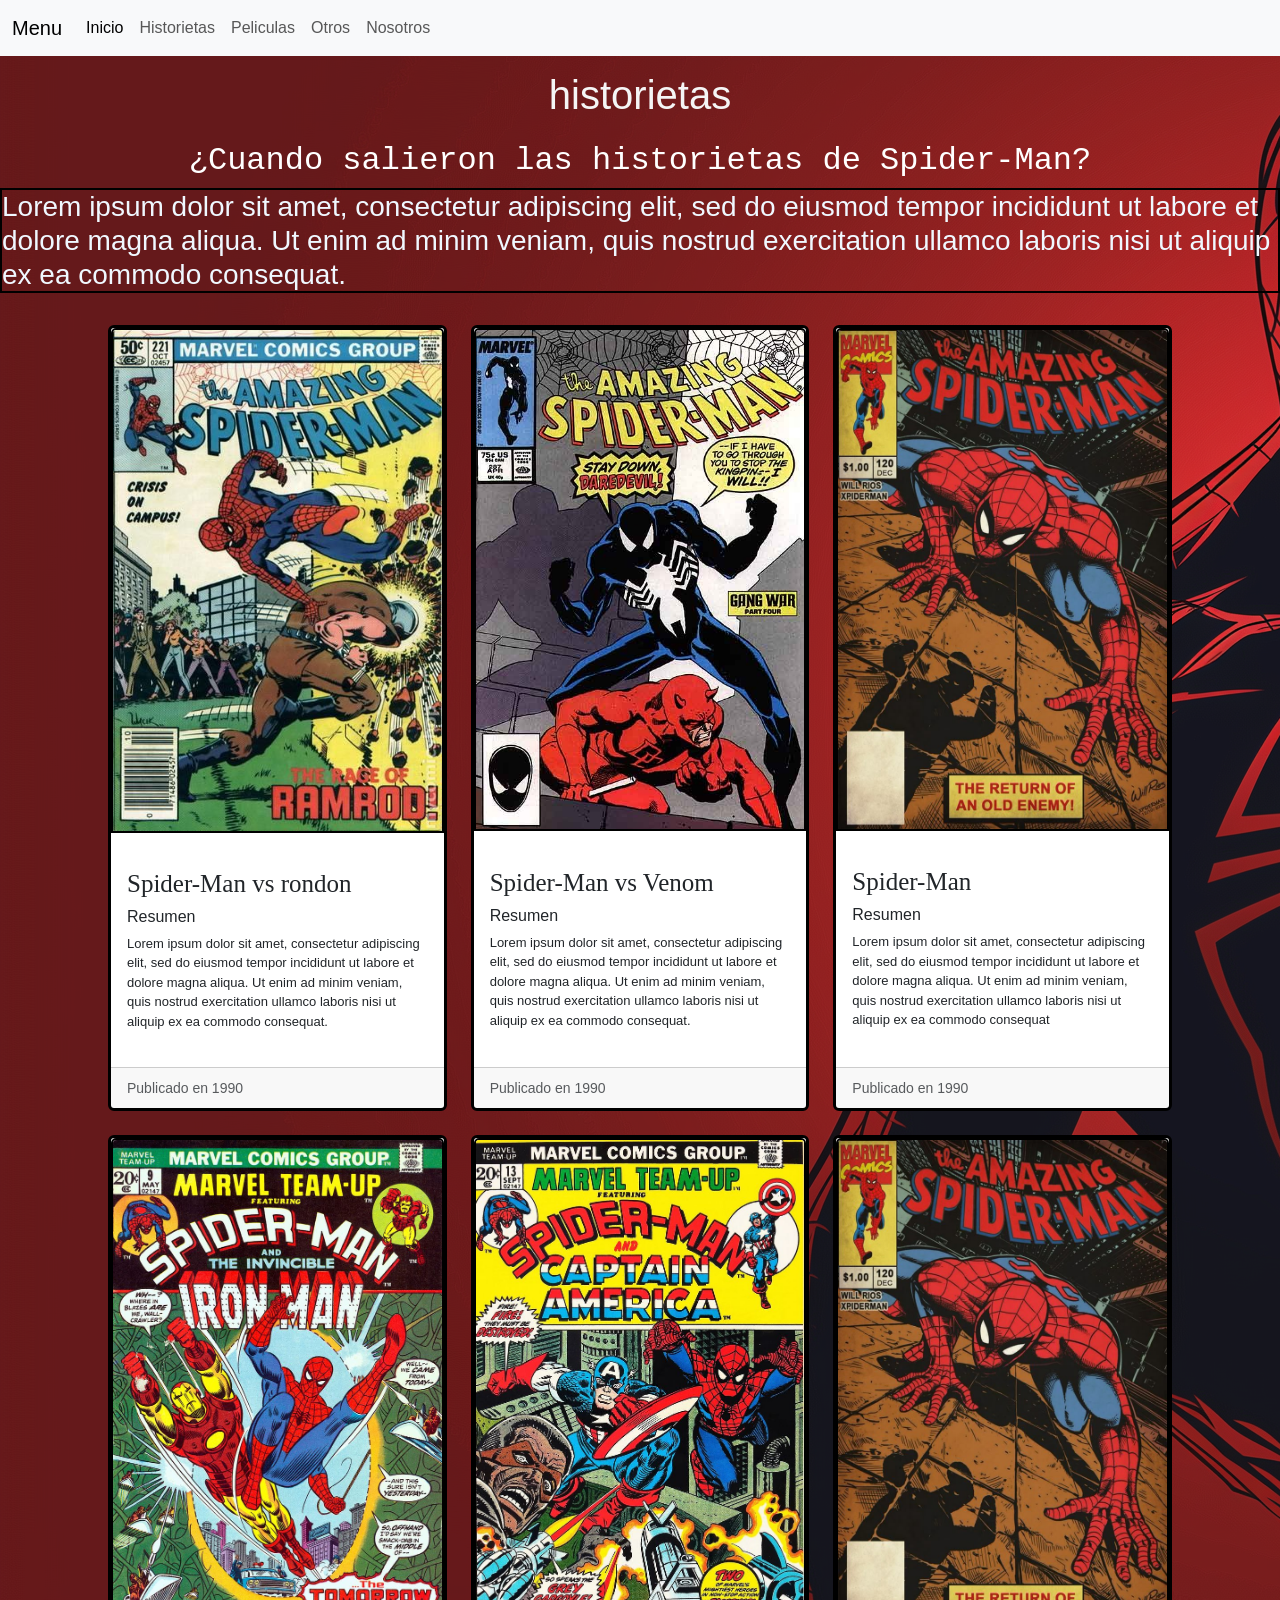
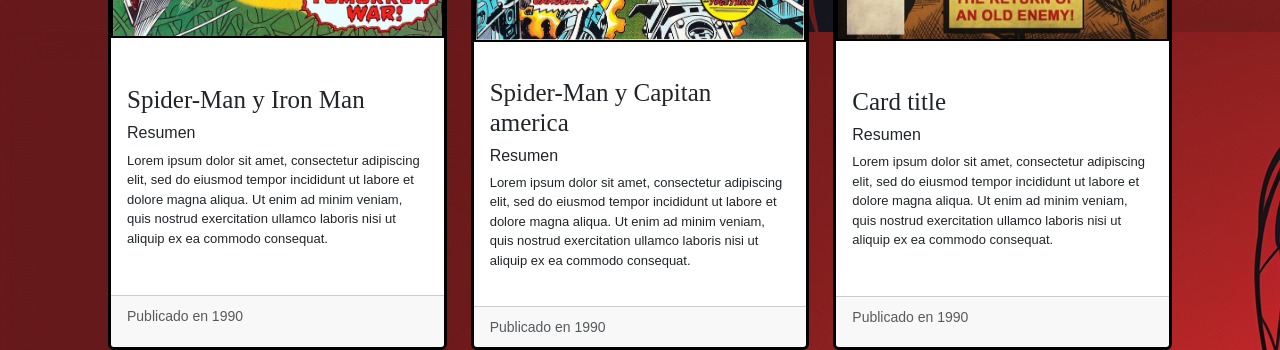
==== pages/historietas.html @ 8c96453d "first commit" ====
<!DOCTYPE html>
<html lang="en">
<head>
    <meta charset="UTF-8">
    <meta name="viewport" content="width=device-width, initial-scale=1.0">
    <title>Historietas</title>
    <link href="https://cdn.jsdelivr.net/npm/bootstrap@5.3.8/dist/css/bootstrap.min.css" rel="stylesheet" integrity="sha384-sRIl4kxILFvY47J16cr9ZwB07vP4J8+LH7qKQnuqkuIAvNWLzeN8tE5YBujZqJLB" crossorigin="anonymous">
    <link rel="stylesheet" href="../style.css">

</head>
<body>

    <header>
        
        <nav class="navbar navbar-expand-lg bg-body-tertiary">
  <div class="container-fluid">
    <a class="navbar-brand" href="#">Menu</a>
    <button class="navbar-toggler" type="button" data-bs-toggle="collapse" data-bs-target="#navbarNavAltMarkup" aria-controls="navbarNavAltMarkup" aria-expanded="false" aria-label="Toggle navigation">
      <span class="navbar-toggler-icon"></span>
    </button>
    <div class="collapse navbar-collapse" id="navbarNavAltMarkup">
      <div class="navbar-nav">
        <a class="nav-link active" aria-current="page" href="../index.html">Inicio</a>
        <a class="nav-link" href="#">Historietas</a>
        <a class="nav-link" href="./peliculas.html">Peliculas</a>
        <a class="nav-link" href="../pages/otros.html">Otros</a>
        <a class="nav-link" href="../pages/nosotros.html">Nosotros</a>
      </div>
    </div>
  </div>
</nav>

    </header>

    <main>
          <h1 class="titulo-secundario">historietas</h1>

          <h2 class="texto-pregunta">¿Cuando salieron las historietas de Spider-Man?</h2>

          <h3 class="texto-respuesta">Lorem ipsum dolor sit amet, consectetur adipiscing elit, sed do eiusmod tempor incididunt ut labore et dolore magna aliqua. Ut enim ad minim veniam, quis nostrud exercitation ullamco laboris nisi ut aliquip ex ea commodo consequat.</h3>

        <div class="row row-cols-1 row-cols-md-3 g-4 contenedor">

  <div class="col">
    <div class="card h-100 ajuste-card">
      <img src="../img/hombrearaña.jpg" class="card-img-top ajustar-imagen" alt="...">
      <div class="card-body">
        <h5 class="card-title">Spider-Man vs rondon</h5>
        <h6>Resumen</h6>
        <p class="card-text">Lorem ipsum dolor sit amet, consectetur adipiscing elit, sed do eiusmod tempor incididunt ut labore et dolore magna aliqua. Ut enim ad minim veniam, quis nostrud exercitation ullamco laboris nisi ut aliquip ex ea commodo consequat.</p>
      </div>
      <div class="card-footer">
        <small class="text-body-secondary">Publicado en 1990</small>
      </div>
    </div>
  </div>
  <div class="col">
    <div class="card h-100 ajuste-card">
      <img src="../img/hombrearañana2.jpg" class="card-img-top ajustar-imagen" alt="...">
      <div class="card-body">
        <h5 class="card-title">Spider-Man vs Venom</h5>
        <h6>Resumen</h6>
        <p class="card-text">Lorem ipsum dolor sit amet, consectetur adipiscing elit, sed do eiusmod tempor incididunt ut labore et dolore magna aliqua. Ut enim ad minim veniam, quis nostrud exercitation ullamco laboris nisi ut aliquip ex ea commodo consequat.</p>
      </div>
      <div class="card-footer">
        <small class="text-body-secondary">Publicado en 1990</small>
      </div>
    </div>
  </div>
  <div class="col">
    <div class="card h-100 ajuste-card">
      <img src="../img/hombrearaña3.jpg" class="card-img-top ajustar-imagen" alt="...">
      <div class="card-body">
        <h5 class="card-title">Spider-Man</h5>
        <h6>Resumen</h6>
        <p class="card-text">Lorem ipsum dolor sit amet, consectetur adipiscing elit, sed do eiusmod tempor incididunt ut labore et dolore magna aliqua. Ut enim ad minim veniam, quis nostrud exercitation ullamco laboris nisi ut aliquip ex ea commodo consequat</p>
      </div>
      <div class="card-footer">
        <small class="text-body-secondary">Publicado en 1990</small>
      </div>
    </div>
  </div>
  <div class="col">
    <div class="card h-100 ajuste-card">
      <img src="../img/hombrearaña4.jpg" class="card-img-top ajustar-imagen" alt="...">
      <div class="card-body">
        <h5 class="card-title">Spider-Man y Iron Man</h5>
        <h6>Resumen</h6>
        <p class="card-text">Lorem ipsum dolor sit amet, consectetur adipiscing elit, sed do eiusmod tempor incididunt ut labore et dolore magna aliqua. Ut enim ad minim veniam, quis nostrud exercitation ullamco laboris nisi ut aliquip ex ea commodo consequat.</p>
      </div>
      <div class="card-footer">
        <small class="text-body-secondary">Publicado en 1990</small>
      </div>
    </div>
  </div>
  <div class="col">
    <div class="card h-100 ajuste-card">
      <img src="../img/hombrearaña5.jpg" class="card-img-top ajustar-imagen" alt="...">
      <div class="card-body">
        <h5 class="card-title">Spider-Man y Capitan america</h5>
        <h6>Resumen</h6>
        <p class="card-text">Lorem ipsum dolor sit amet, consectetur adipiscing elit, sed do eiusmod tempor incididunt ut labore et dolore magna aliqua. Ut enim ad minim veniam, quis nostrud exercitation ullamco laboris nisi ut aliquip ex ea commodo consequat.</p>
      </div>
      <div class="card-footer">
        <small class="text-body-secondary">Publicado en 1990</small>
      </div>
    </div>
  </div>
  <div class="col">
    <div class="card h-100 ajuste-card">
      <img src="../img/hombrearaña3.jpg" class="card-img-top ajustar-imagen" alt="...">
      <div class="card-body">
        <h5 class="card-title">Card title</h5>
        <h6>Resumen</h6>
        <p class="card-text">Lorem ipsum dolor sit amet, consectetur adipiscing elit, sed do eiusmod tempor incididunt ut labore et dolore magna aliqua. Ut enim ad minim veniam, quis nostrud exercitation ullamco laboris nisi ut aliquip ex ea commodo consequat.</p>
      </div>
      <div class="card-footer">
        <small class="text-body-secondary">Publicado en 1990</small>
      </div>
    </div>
  </div>
</div>
    </main>


    <footer>

    </footer>

    <script src="https://cdn.jsdelivr.net/npm/bootstrap@5.3.8/dist/js/bootstrap.bundle.min.js" integrity="sha384-FKyoEForCGlyvwx9Hj09JcYn3nv7wiPVlz7YYwJrWVcXK/BmnVDxM+D2scQbITxI" crossorigin="anonymous"></script>
    
</body>
</html>
---- style.css ----
*{
    margin: 0;
    padding: 0;
    box-sizing: border-box;

}

body{
    font-family: 'Lucida Sans', 'Lucida Sans Regular', 'Lucida Grande', 'Lucida Sans Unicode', Geneva, Verdana, sans-serif;
    background-image: url(fondo4.jpg);
    }
.container-fluid{
        
    font-family: Verdana, Geneva, Tahoma, sans-serif;

}

.titulo-secundario{
    color: whitesmoke;
    font-size: 40px;
    padding: 15px;
    text-align: center;
    text-shadow: 4px;
}

.card-title{

    font-family: Georgia, 'Times New Roman', Times, serif;
    font-size: 25px;
}

.card-text{

    font-size: 13px;
}

.card-text1{

    font-size: 15px;
}

.ajuste-card{
    display: grid;
    gap: 20px;

    max-width: 1000px;
    margin: auto;
    width: 100%;

    border: solid 3px black;
}

.ajustar-imagen{
    border: solid 2px black;
}

.contenedor{
    width: 85%;
    max-width: 20px auto;
     margin: 0 auto;
}

.texto-pregunta{
    color: white;
    font-family: 'Courier New', Courier, monospace;
    text-align: center;
}

.texto-respuesta{
    color: aliceblue;
    border: solid 2px black
    
}
.contenedor-inicio{
    width: 85%;
     max-width: 20px auto;
     margin: 0 auto;
}



.peli-imagenes{
    height: 40vh;
    object-fit: cover;
    margin: 0 auto;
}

@media ( max-width ){

    .peli-imagenes{ 
    height: 30vh;

}
}

.tops{
    color: aliceblue;
    font-family: 'Gill Sans', 'Gill Sans MT', Calibri, 'Trebuchet MS', sans-serif;
    font-style: normal;
    margin: 0 auto;
}
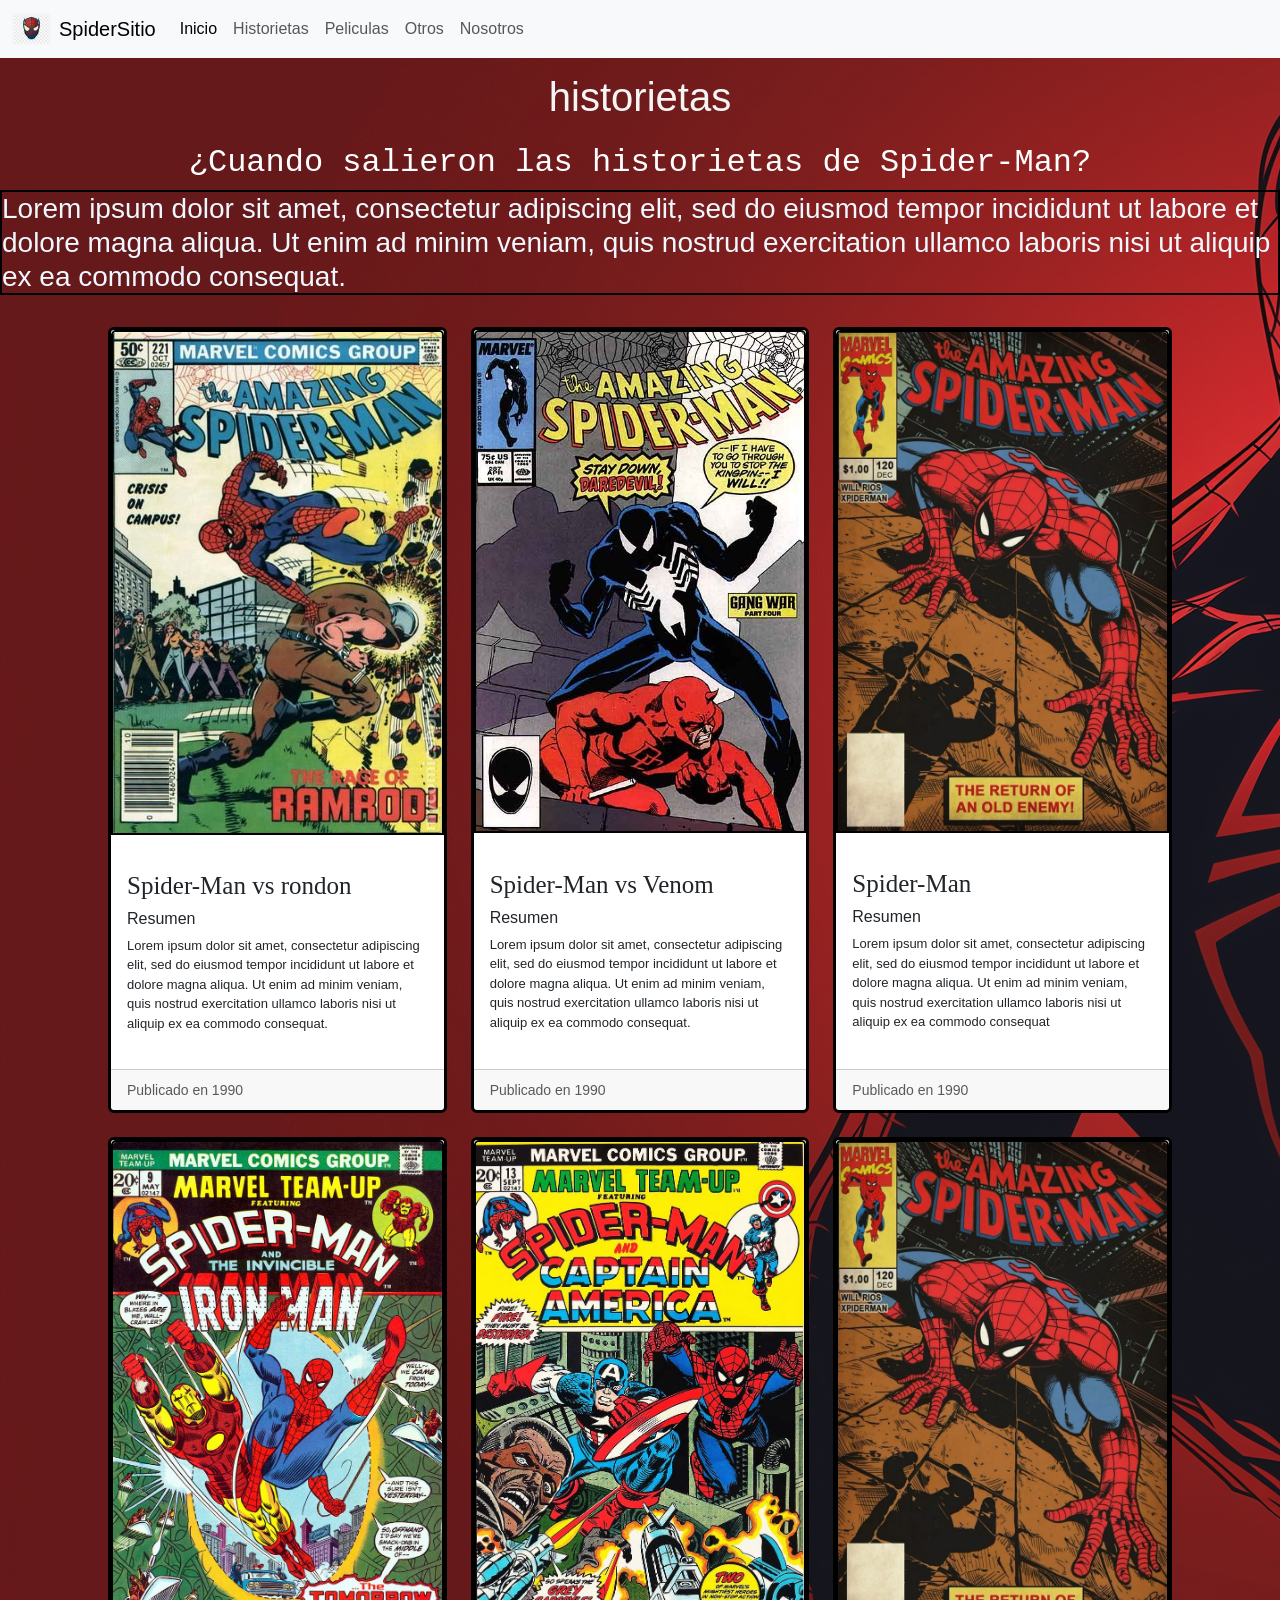
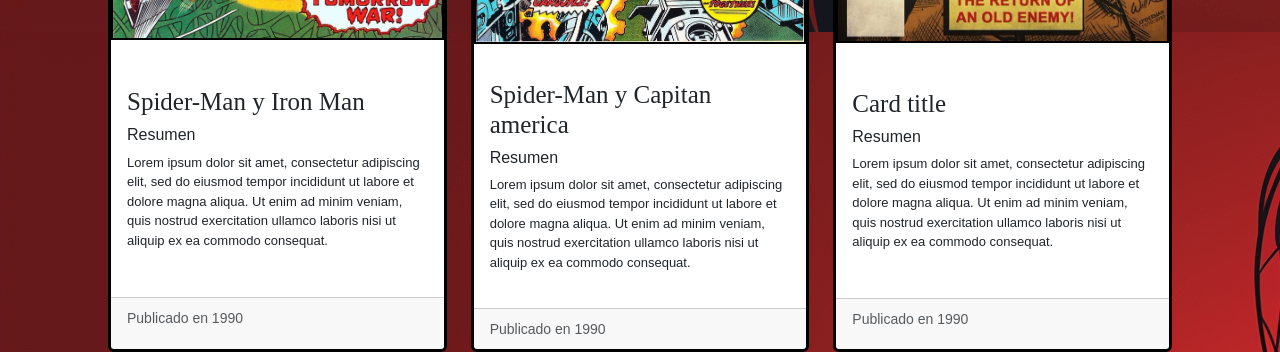
==== commit 20b3268f: "se modifico todo" ====
--- a/pages/historietas.html
+++ b/pages/historietas.html
@@ -11,26 +11,31 @@
 <body>
 
     <header>
-        
-        <nav class="navbar navbar-expand-lg bg-body-tertiary">
-  <div class="container-fluid">
-    <a class="navbar-brand" href="#">Menu</a>
-    <button class="navbar-toggler" type="button" data-bs-toggle="collapse" data-bs-target="#navbarNavAltMarkup" aria-controls="navbarNavAltMarkup" aria-expanded="false" aria-label="Toggle navigation">
-      <span class="navbar-toggler-icon"></span>
-    </button>
-    <div class="collapse navbar-collapse" id="navbarNavAltMarkup">
-      <div class="navbar-nav">
-        <a class="nav-link active" aria-current="page" href="../index.html">Inicio</a>
-        <a class="nav-link" href="#">Historietas</a>
-        <a class="nav-link" href="./peliculas.html">Peliculas</a>
-        <a class="nav-link" href="../pages/otros.html">Otros</a>
-        <a class="nav-link" href="../pages/nosotros.html">Nosotros</a>
+  <nav class="navbar navbar-expand-lg bg-body-tertiary">
+    <div class="container-fluid">
+      
+      <a class="navbar-brand d-flex align-items-center" href="#">
+        <img src="../img/spidey_icon.png" alt="Spider-Man Icon" class="spidey-logo">
+        SpiderSitio
+      </a>
+      
+      <button class="navbar-toggler spidey-menu-btn" type="button" data-bs-toggle="collapse" data-bs-target="#navbarNavAltMarkup" aria-controls="navbarNavAltMarkup" aria-expanded="false" aria-label="Toggle navigation">
+        <img src="../img/spidey_icon.png" alt="Menu" class="spidey-btn-img">
+      </button>
+      
+      <div class="collapse navbar-collapse" id="navbarNavAltMarkup">
+        <div class="navbar-nav">
+          <a class="nav-link active" aria-current="page" href="../index.html">Inicio</a>
+          <a class="nav-link" href="#">Historietas</a>
+          <a class="nav-link" href="./peliculas.html">Peliculas</a>
+          <a class="nav-link" href="./otros.html">Otros</a>
+          <a class="nav-link" href="./nosotros.html">Nosotros</a>
+        </div>
       </div>
+
     </div>
-  </div>
-</nav>
-
-    </header>
+  </nav>
+</header>
 
     <main>
           <h1 class="titulo-secundario">historietas</h1>
--- a/style.css
+++ b/style.css
@@ -79,23 +79,72 @@
 
 
 
-.peli-imagenes{
-    height: 40vh;
+@media (max-width: 767.98px) {
+  .ajuste-carrusel {
+    min-height: 200px;
+  }
+  .peli-imagenes {
+    height: 100%;
     object-fit: cover;
-    margin: 0 auto;
+  }
 }
 
-@media ( max-width ){
-
-    .peli-imagenes{ 
-    height: 30vh;
-
-}
+.tops {
+  font-family: 'Poppins', sans-serif;
+  font-size: 1.4rem;
+  font-weight: 800;
+  text-transform: uppercase;
+  color: #ffffff;
+  background-color: #e50914; /* Rojo estilo Netflix */
+  padding: 6px 16px;
+  border-radius: 4px;
+  display: inline-block;
+  margin-left: 1.5rem; /* Alineado con tus tarjetas */
+  margin-top: 2.5rem;
+  margin-bottom: 1.2rem;
+  box-shadow: 0 4px 6px rgba(0, 0, 0, 0.1);
 }
 
-.tops{
-    color: aliceblue;
-    font-family: 'Gill Sans', 'Gill Sans MT', Calibri, 'Trebuchet MS', sans-serif;
-    font-style: normal;
-    margin: 0 auto;
+.footer-blanco {
+    background-color: #ffffff; 
+    border-top: 1px solid #e0e0e0; 
 }
+
+
+.hover-red:hover {
+    color: #dc3545 !important;
+    transition: color 0.2s ease-in-out;
+}
+
+
+.footer-blanco .btn-outline-dark:hover {
+    background-color: #dc3545;
+    border-color: #dc3545;
+    color: #ffffff;
+}
+
+
+.spidey-logo {
+  height: 32px;
+  width: auto;
+  margin-right: 8px;
+  background-color: whitesmoke; 
+  border-radius: 4px;        
+  padding: 2px;              
+}
+
+
+.spidey-menu-btn {
+  border: none !important;
+  background: transparent !important;
+  padding: 0;
+}
+
+
+.spidey-btn-img {
+  height: 32px;
+  width: auto;
+  background-color: whitesmoke; 
+  border-radius: 4px;        
+  padding: 2px;              
+}
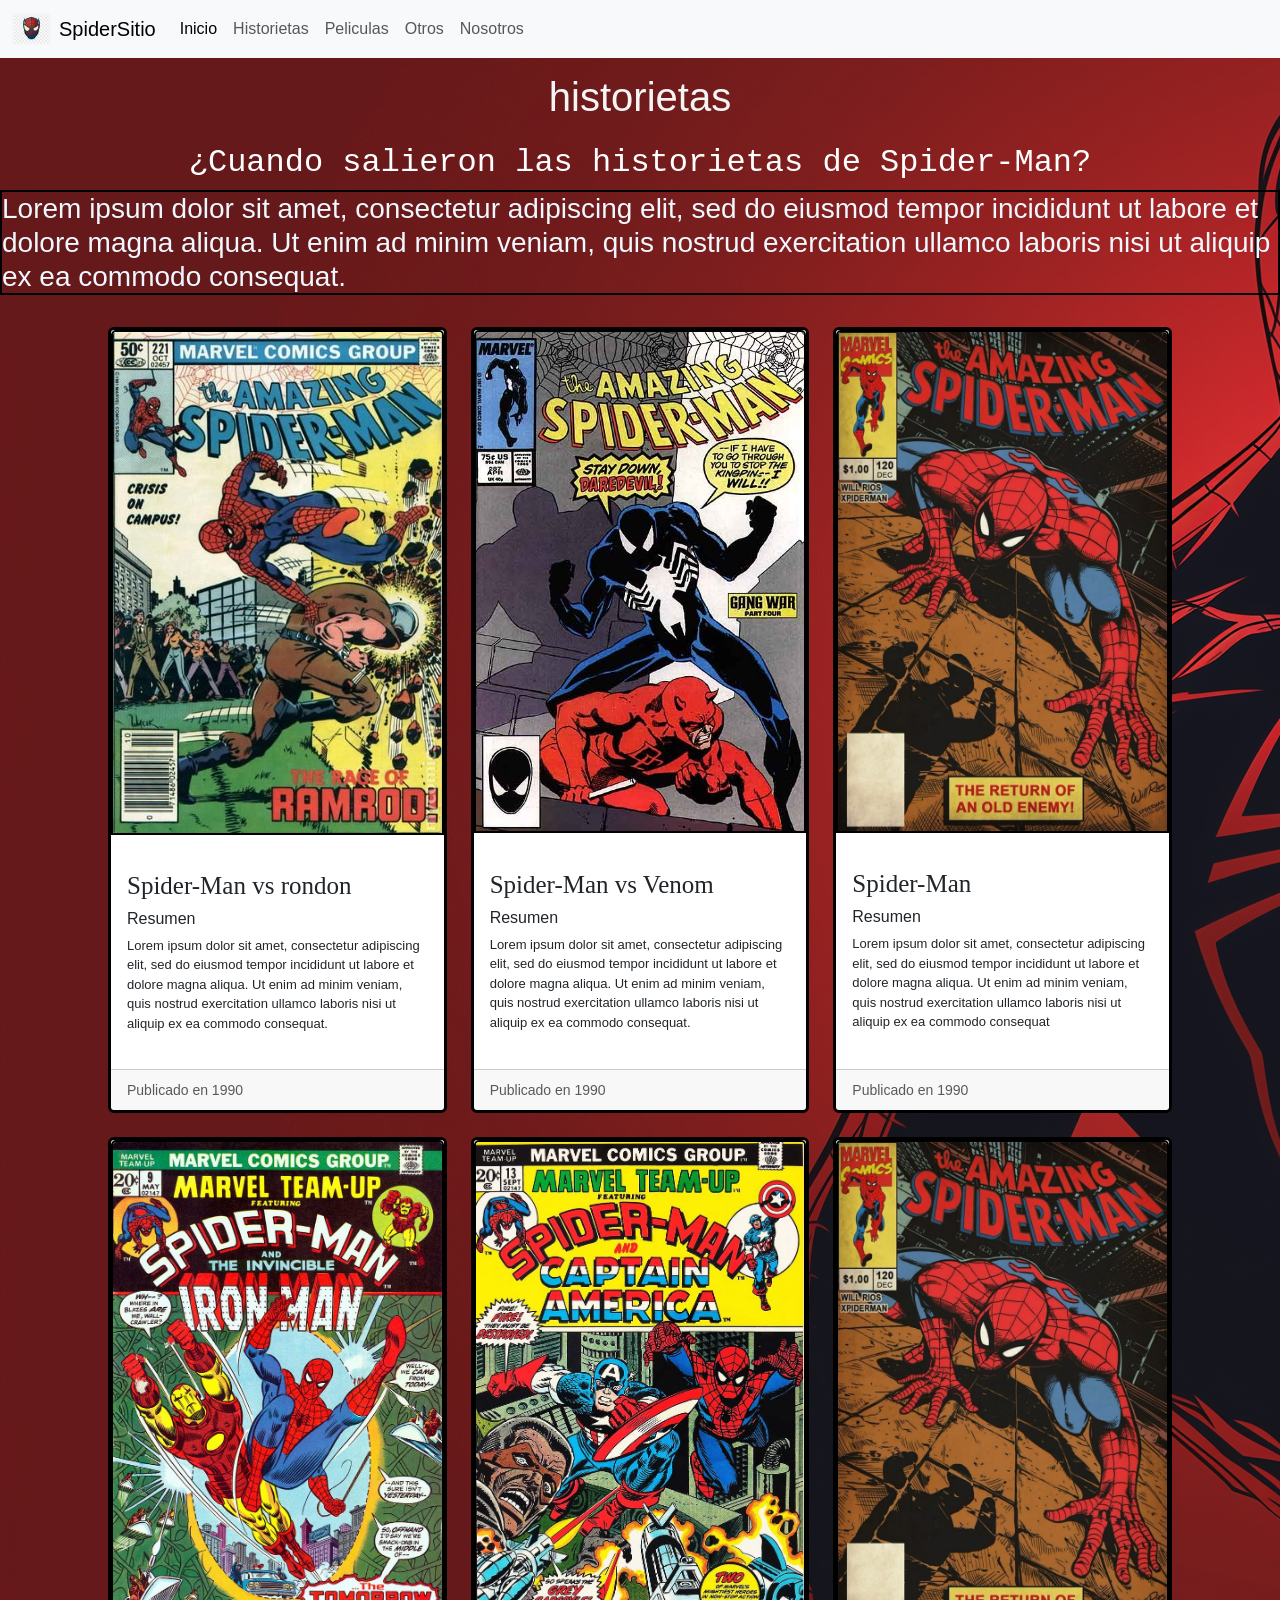
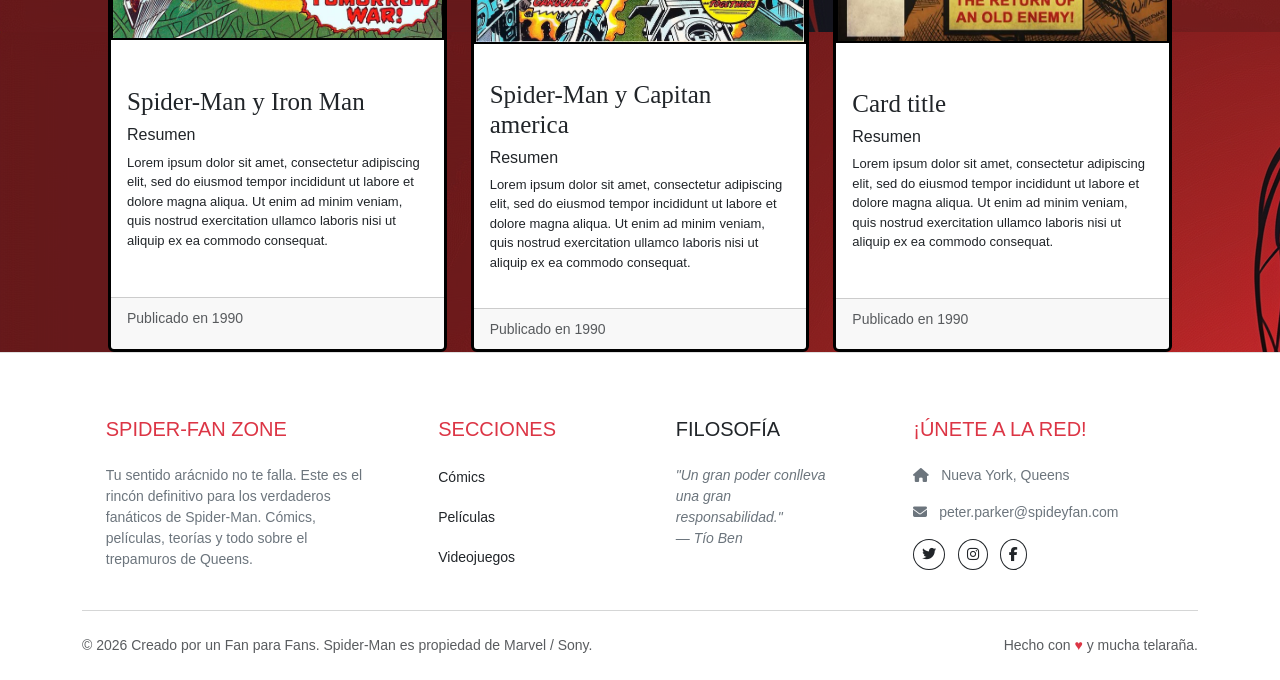
==== commit fec7263c: "se agrego footer" ====
--- a/pages/historietas.html
+++ b/pages/historietas.html
@@ -5,6 +5,7 @@
     <meta name="viewport" content="width=device-width, initial-scale=1.0">
     <title>Historietas</title>
     <link href="https://cdn.jsdelivr.net/npm/bootstrap@5.3.8/dist/css/bootstrap.min.css" rel="stylesheet" integrity="sha384-sRIl4kxILFvY47J16cr9ZwB07vP4J8+LH7qKQnuqkuIAvNWLzeN8tE5YBujZqJLB" crossorigin="anonymous">
+    <link rel="stylesheet" href="https://cdnjs.cloudflare.com/ajax/libs/font-awesome/6.4.0/css/all.min.css" integrity="sha512-iecdLmaskl7CVkqkXNQ/ZH/XLlvWZOJyj7Yy7tcenmpD1ypASozpmT/E0iPtmFIB46ZmdtAc9eNBvH0H/ZpiBw==" crossorigin="anonymous" referrerpolicy="no-referrer" />
     <link rel="stylesheet" href="../style.css">
 
 </head>
@@ -128,9 +129,59 @@
     </main>
 
 
-    <footer>
+    <footer class="footer-blanco text-dark pt-5 pb-4">
+    <div class="container text-center text-md-start">
+        <div class="row text-center text-md-start">
+            
+            <div class="col-md-3 col-lg-3 col-xl-3 mx-auto mt-3">
+                <h5 class="text-uppercase mb-4 font-weight-bold text-danger">Spider-Fan Zone</h5>
+                <p class="text-secondary small">
+                    Tu sentido arácnido no te falla. Este es el rincón definitivo para los verdaderos fanáticos de Spider-Man. Cómics, películas, teorías y todo sobre el trepamuros de Queens.
+                </p>
+            </div>
 
-    </footer>
+            <div class="col-md-2 col-lg-2 col-xl-2 mx-auto mt-3">
+                <h5 class="text-uppercase mb-4 font-weight-bold text-danger">Secciones</h5>
+                <p><a href="#" class="text-dark text-decoration-none hover-red small">Cómics</a></p>
+                <p><a href="#" class="text-dark text-decoration-none hover-red small">Películas</a></p>
+                <p><a href="#" class="text-dark text-decoration-none hover-red small">Videojuegos</a></p>
+            </div>
+
+            <div class="col-md-3 col-lg-2 col-xl-2 mx-auto mt-3">
+                <h5 class="text-uppercase mb-4 font-weight-bold text-dark">Filosofía</h5>
+                <p class="fst-italic text-secondary small">
+                    "Un gran poder conlleva una gran responsabilidad." <br>— Tío Ben
+                </p>
+            </div>
+
+            <div class="col-md-4 col-lg-3 col-xl-3 mx-auto mt-3">
+                <h5 class="text-uppercase mb-4 font-weight-bold text-danger">¡Únete a la Red!</h5>
+                <p class="small text-secondary"><i class="fas fa-home me-2"></i> Nueva York, Queens</p>
+                <p class="small text-secondary"><i class="fas fa-envelope me-2"></i> peter.parker@spideyfan.com</p>
+                
+                <div class="mt-3">
+                    <a href="#" class="btn btn-outline-dark btn-sm rounded-circle me-2"><i class="fab fa-twitter"></i></a>
+                    <a href="#" class="btn btn-outline-dark btn-sm rounded-circle me-2"><i class="fab fa-instagram"></i></a>
+                    <a href="#" class="btn btn-outline-dark btn-sm rounded-circle"><i class="fab fa-facebook-f"></i></a>
+                </div>
+            </div>
+            
+        </div>
+
+        <hr class="mb-4 mt-4 text-muted">
+
+        <div class="row align-items-center">
+            <div class="col-md-7 col-lg-8 text-center text-md-start">
+                <p class="small text-muted mb-0">
+                    © 2026 Creado por un Fan para Fans. Spider-Man es propiedad de Marvel / Sony.
+                </p>
+            </div>
+            <div class="col-md-5 col-lg-4 text-center text-md-end">
+                <p class="small text-muted mb-0">Hecho con <span class="text-danger">♥</span> y mucha telaraña.</p>
+            </div>
+        </div>
+    </div>
+</footer>
 
     <script src="https://cdn.jsdelivr.net/npm/bootstrap@5.3.8/dist/js/bootstrap.bundle.min.js" integrity="sha384-FKyoEForCGlyvwx9Hj09JcYn3nv7wiPVlz7YYwJrWVcXK/BmnVDxM+D2scQbITxI" crossorigin="anonymous"></script>
     
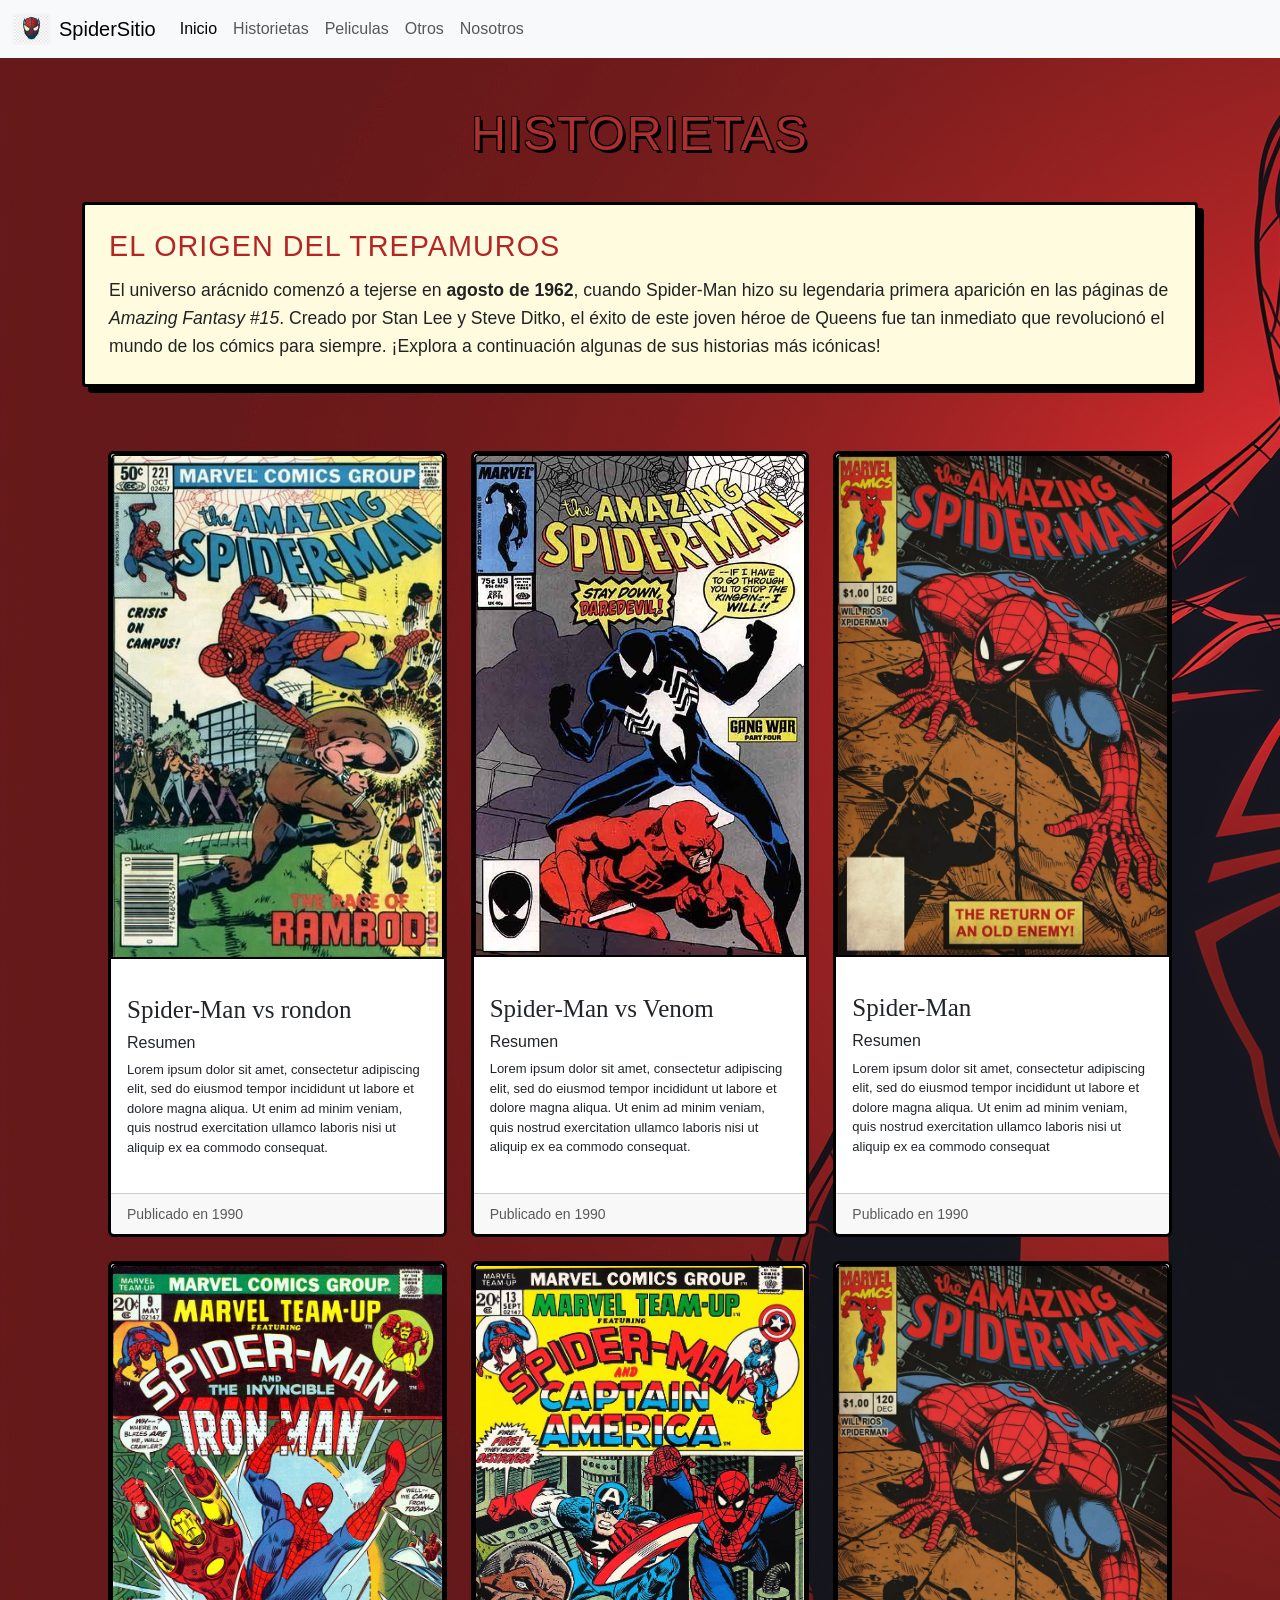
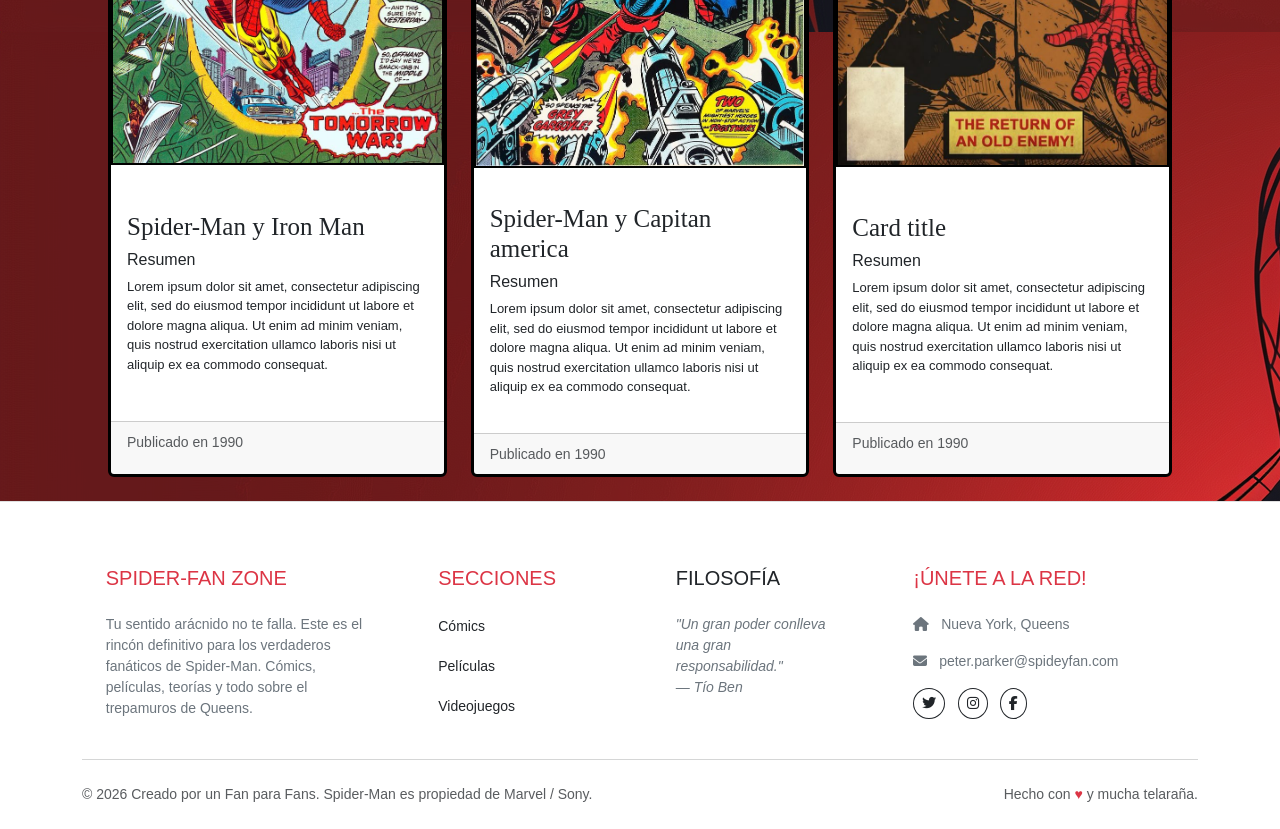
==== commit 25b0a709: "se agrego bastante" ====
--- a/pages/historietas.html
+++ b/pages/historietas.html
@@ -38,12 +38,18 @@
   </nav>
 </header>
 
-    <main>
-          <h1 class="titulo-secundario">historietas</h1>
+    <main class="mb-4">
+          
+      <h1 class="titulo-secundario">Historietas</h1>
 
-          <h2 class="texto-pregunta">¿Cuando salieron las historietas de Spider-Man?</h2>
-
-          <h3 class="texto-respuesta">Lorem ipsum dolor sit amet, consectetur adipiscing elit, sed do eiusmod tempor incididunt ut labore et dolore magna aliqua. Ut enim ad minim veniam, quis nostrud exercitation ullamco laboris nisi ut aliquip ex ea commodo consequat.</h3>
+<div class="container my-4">
+  <div class="bloque-introduccion">
+    <h3 class="subtitulo-comic">El Origen del Trepamuros</h3>
+    <p class="descripcion-comic">
+      El universo arácnido comenzó a tejerse en <strong>agosto de 1962</strong>, cuando Spider-Man hizo su legendaria primera aparición en las páginas de <em>Amazing Fantasy #15</em>. Creado por Stan Lee y Steve Ditko, el éxito de este joven héroe de Queens fue tan inmediato que revolucionó el mundo de los cómics para siempre. ¡Explora a continuación algunas de sus historias más icónicas!
+    </p>
+  </div>
+</div>
 
         <div class="row row-cols-1 row-cols-md-3 g-4 contenedor">
 
--- a/style.css
+++ b/style.css
@@ -71,6 +71,7 @@
     border: solid 2px black
     
 }
+
 .contenedor-inicio{
     width: 85%;
      max-width: 20px auto;
@@ -79,15 +80,58 @@
 
 
 
+/* --- CONFIGURACIÓN GENERAL (Para computadoras y tablets grandes) --- */
+
+.ajuste-carrusel {
+    border: 3px solid #000;
+    border-radius: 12px;
+    overflow: hidden;
+    box-shadow: 0 10px 30px rgba(0, 0, 0, 0.5), 
+                0 0 15px rgba(226, 54, 54, 0.4);
+    margin: 2rem auto;
+}
+
+.peli-imagenes {
+    height: 450px; /* Altura en PC */
+    object-fit: cover; /* Recorta sutilmente en horizontal */
+    filter: brightness(0.9) contrast(1.1);
+}
+
+/* Flechas de navegación */
+.carousel-control-prev, .carousel-control-next {
+    width: 50px;
+    height: 50px;
+    border-radius: 50%;
+    top: 50%;
+    transform: translateY(-50%);
+    opacity: 0.8;
+    transition: all 0.3s ease;
+}
+.carousel-control-prev { left: 20px; }
+.carousel-control-next { right: 20px; }
+
+
+/* --- CONFIGURACIÓN PARA CELULARES (Pantallas menores a 768px) --- */
 @media (max-width: 767.98px) {
-  .ajuste-carrusel {
-    min-height: 200px;
-  }
-  .peli-imagenes {
-    height: 100%;
-    object-fit: cover;
-  }
-}
+    .peli-imagenes {
+        height: 220px; /* Reducimos la altura drásticamente para que entre en el celular */
+        object-fit: fill; /* O puedes usar 'contain' si prefieres que la imagen se achique por completo sin estirarse */
+    }
+
+    /* Achicamos y movemos las flechas para que no tapen toda la foto en el celular */
+    .carousel-control-prev, .carousel-control-next {
+        width: 35px;
+        height: 35px;
+    }
+    .carousel-control-prev { left: 8px; }
+    .carousel-control-next { right: 8px; }
+    
+    /* Ocultamos los indicadores de abajo en celular para ganar espacio limpio */
+    .carousel-indicators {
+        display: none;
+    }
+}
+
 
 .tops {
   font-family: 'Poppins', sans-serif;
@@ -95,11 +139,11 @@
   font-weight: 800;
   text-transform: uppercase;
   color: #ffffff;
-  background-color: #e50914; /* Rojo estilo Netflix */
+  background-color: #e50914;
   padding: 6px 16px;
   border-radius: 4px;
   display: inline-block;
-  margin-left: 1.5rem; /* Alineado con tus tarjetas */
+  margin-left: 1.5rem;
   margin-top: 2.5rem;
   margin-bottom: 1.2rem;
   box-shadow: 0 4px 6px rgba(0, 0, 0, 0.1);
@@ -147,4 +191,66 @@
   background-color: whitesmoke; 
   border-radius: 4px;        
   padding: 2px;              
+}
+
+.card-img-tops{
+    height: 250px;
+    object-fit: contain;
+    background-color: #f8f9fa;
+    padding: 10px;
+}
+
+/* Importamos una tipografía estilo cómic desde Google Fonts */
+@import url('https://fonts.googleapis.com/css2?family=Bangers&display=swap');
+
+.titulo-secundario {
+    font-family: 'Bangers', 'Impact', sans-serif;
+    font-size: 3rem; /* Más grandes y llamativos */
+    color: #ad3030; /* El rojo característico de Marvel/Spider-Man */
+    text-transform: uppercase; /* Todo en mayúsculas para más impacto */
+    letter-spacing: 2px;
+    text-align: center;
+    margin-top: 2rem;
+    margin-bottom: 1.5rem;
+    
+    /* Efecto de sombra/borde tipo cómic */
+    text-shadow: 
+        3px 3px 0px #000,
+        -1px -1px 0px #000,  
+        1px -1px 0px #000,
+        -1px 1px 0px #000,
+        1px 1px 0px #000;
+        
+    transition: transform 0.3s ease;
+}
+
+/* Un pequeño efecto interactivo cuando pasas el mouse */
+.titulo-secundario:hover {
+    transform: scale(1.05) rotate(-1deg);
+    color: #005a9c; /* Cambia al azul de Spider-Man al pasar el mouse */
+}
+
+.bloque-introduccion {
+    background-color: #fffbdf; /* Un tono amarillo suave, muy típico de los cuadros de narrador de cómics clásicos */
+    border: 3px solid #000;
+    padding: 1.5rem;
+    border-radius: 4px; /* Bordes casi rectos estilo viñeta */
+    box-shadow: 6px 6px 0px #000; /* Sombra sólida negra */
+    margin-bottom: 2.5rem;
+}
+
+.subtitulo-comic {
+    font-family: 'Bangers', sans-serif;
+    color: #b42525; /* Rojo Spider-Man */
+    font-size: 1.8rem;
+    letter-spacing: 1px;
+    margin-bottom: 0.8rem;
+    text-transform: uppercase;
+}
+
+.descripcion-comic {
+    font-size: 1.1rem;
+    color: #222;
+    line-height: 1.6;
+    margin-bottom: 0;
 }
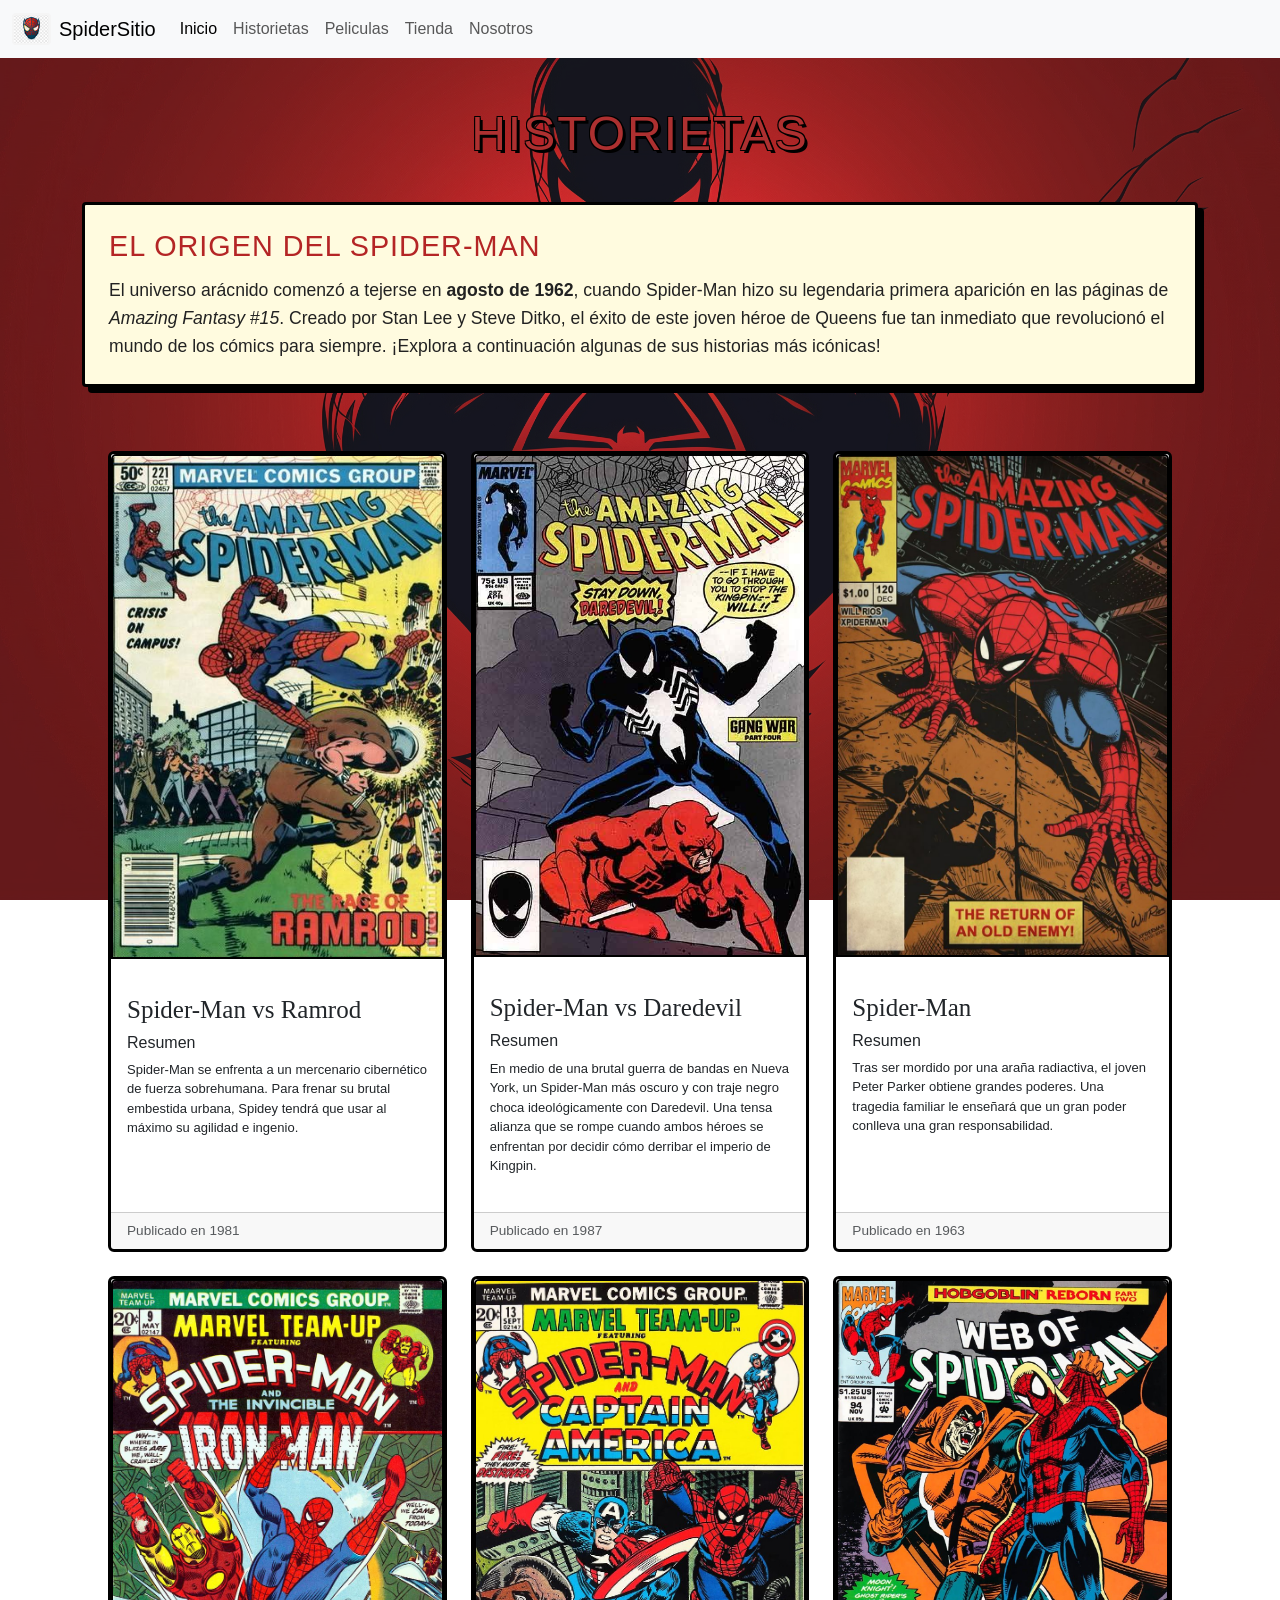
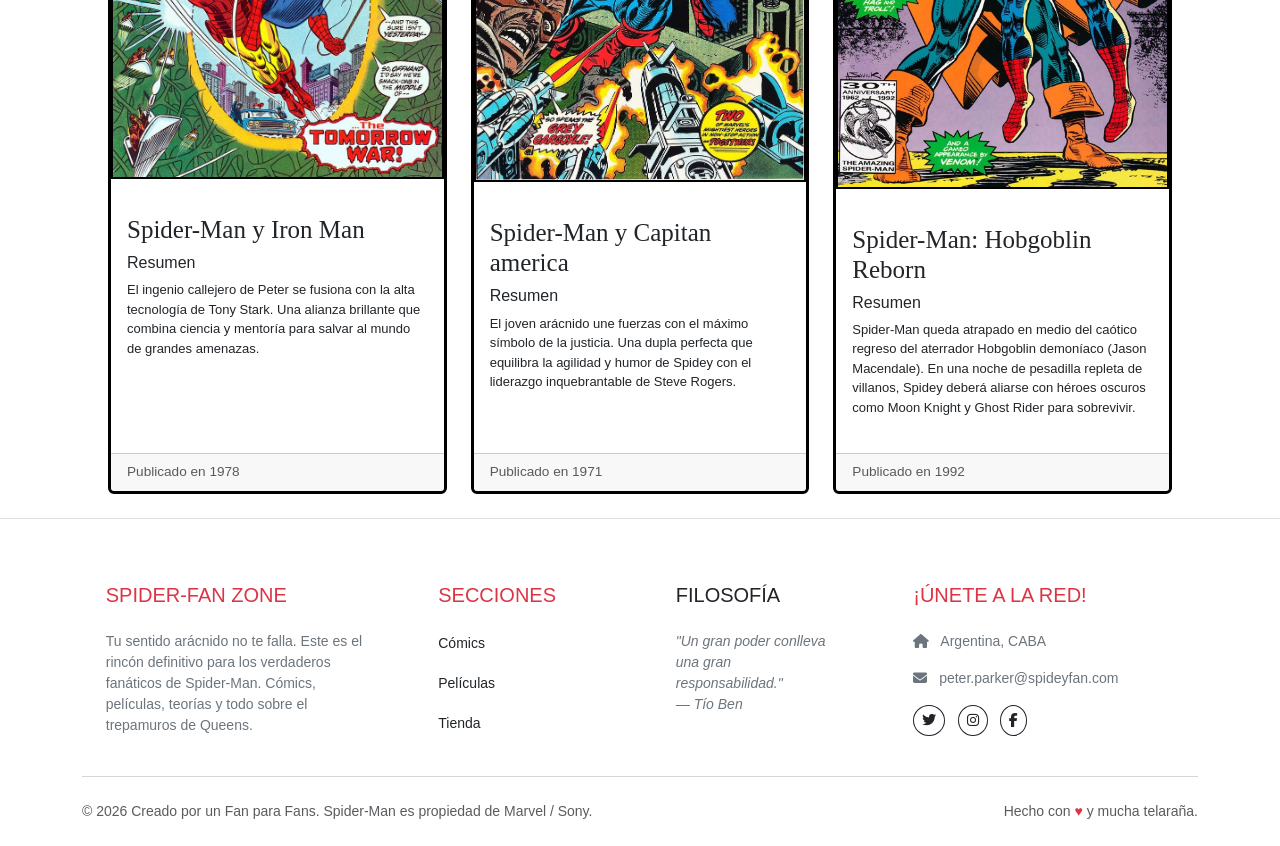
==== commit ec509761: "se agregaron imagenes" ====
--- a/pages/historietas.html
+++ b/pages/historietas.html
@@ -11,17 +11,17 @@
 </head>
 <body>
 
-    <header>
+<header>
   <nav class="navbar navbar-expand-lg bg-body-tertiary">
     <div class="container-fluid">
       
-      <a class="navbar-brand d-flex align-items-center" href="#">
+      <a class="navbar-brand d-flex align-items-center" href="../index.html">
         <img src="../img/spidey_icon.png" alt="Spider-Man Icon" class="spidey-logo">
         SpiderSitio
       </a>
       
       <button class="navbar-toggler spidey-menu-btn" type="button" data-bs-toggle="collapse" data-bs-target="#navbarNavAltMarkup" aria-controls="navbarNavAltMarkup" aria-expanded="false" aria-label="Toggle navigation">
-        <img src="../img/spidey_icon.png" alt="Menu" class="spidey-btn-img">
+          <span class="navbar-toggler-icon"></span>
       </button>
       
       <div class="collapse navbar-collapse" id="navbarNavAltMarkup">
@@ -29,7 +29,7 @@
           <a class="nav-link active" aria-current="page" href="../index.html">Inicio</a>
           <a class="nav-link" href="#">Historietas</a>
           <a class="nav-link" href="./peliculas.html">Peliculas</a>
-          <a class="nav-link" href="./otros.html">Otros</a>
+          <a class="nav-link" href="./tienda.html">Tienda</a>
           <a class="nav-link" href="./nosotros.html">Nosotros</a>
         </div>
       </div>
@@ -38,13 +38,13 @@
   </nav>
 </header>
 
-    <main class="mb-4">
+<main class="mb-4">
           
       <h1 class="titulo-secundario">Historietas</h1>
 
 <div class="container my-4">
   <div class="bloque-introduccion">
-    <h3 class="subtitulo-comic">El Origen del Trepamuros</h3>
+    <h3 class="subtitulo-comic">El Origen del Spider-Man</h3>
     <p class="descripcion-comic">
       El universo arácnido comenzó a tejerse en <strong>agosto de 1962</strong>, cuando Spider-Man hizo su legendaria primera aparición en las páginas de <em>Amazing Fantasy #15</em>. Creado por Stan Lee y Steve Ditko, el éxito de este joven héroe de Queens fue tan inmediato que revolucionó el mundo de los cómics para siempre. ¡Explora a continuación algunas de sus historias más icónicas!
     </p>
@@ -57,12 +57,12 @@
     <div class="card h-100 ajuste-card">
       <img src="../img/hombrearaña.jpg" class="card-img-top ajustar-imagen" alt="...">
       <div class="card-body">
-        <h5 class="card-title">Spider-Man vs rondon</h5>
+        <h5 class="card-title">Spider-Man vs Ramrod</h5>
         <h6>Resumen</h6>
-        <p class="card-text">Lorem ipsum dolor sit amet, consectetur adipiscing elit, sed do eiusmod tempor incididunt ut labore et dolore magna aliqua. Ut enim ad minim veniam, quis nostrud exercitation ullamco laboris nisi ut aliquip ex ea commodo consequat.</p>
+        <p class="card-text">Spider-Man se enfrenta a un mercenario cibernético de fuerza sobrehumana. Para frenar su brutal embestida urbana, Spidey tendrá que usar al máximo su agilidad e ingenio.</p>
       </div>
       <div class="card-footer">
-        <small class="text-body-secondary">Publicado en 1990</small>
+        <small class="text-body-secondary">Publicado en 1981</small>
       </div>
     </div>
   </div>
@@ -70,12 +70,12 @@
     <div class="card h-100 ajuste-card">
       <img src="../img/hombrearañana2.jpg" class="card-img-top ajustar-imagen" alt="...">
       <div class="card-body">
-        <h5 class="card-title">Spider-Man vs Venom</h5>
+        <h5 class="card-title">Spider-Man vs Daredevil</h5>
         <h6>Resumen</h6>
-        <p class="card-text">Lorem ipsum dolor sit amet, consectetur adipiscing elit, sed do eiusmod tempor incididunt ut labore et dolore magna aliqua. Ut enim ad minim veniam, quis nostrud exercitation ullamco laboris nisi ut aliquip ex ea commodo consequat.</p>
+        <p class="card-text">En medio de una brutal guerra de bandas en Nueva York, un Spider-Man más oscuro y con traje negro choca ideológicamente con Daredevil. Una tensa alianza que se rompe cuando ambos héroes se enfrentan por decidir cómo derribar el imperio de Kingpin.</p>
       </div>
       <div class="card-footer">
-        <small class="text-body-secondary">Publicado en 1990</small>
+        <small class="text-body-secondary">Publicado en 1987</small>
       </div>
     </div>
   </div>
@@ -85,10 +85,10 @@
       <div class="card-body">
         <h5 class="card-title">Spider-Man</h5>
         <h6>Resumen</h6>
-        <p class="card-text">Lorem ipsum dolor sit amet, consectetur adipiscing elit, sed do eiusmod tempor incididunt ut labore et dolore magna aliqua. Ut enim ad minim veniam, quis nostrud exercitation ullamco laboris nisi ut aliquip ex ea commodo consequat</p>
+        <p class="card-text">Tras ser mordido por una araña radiactiva, el joven Peter Parker obtiene grandes poderes. Una tragedia familiar le enseñará que un gran poder conlleva una gran responsabilidad.</p>
       </div>
       <div class="card-footer">
-        <small class="text-body-secondary">Publicado en 1990</small>
+        <small class="text-body-secondary">Publicado en 1963</small>
       </div>
     </div>
   </div>
@@ -98,10 +98,10 @@
       <div class="card-body">
         <h5 class="card-title">Spider-Man y Iron Man</h5>
         <h6>Resumen</h6>
-        <p class="card-text">Lorem ipsum dolor sit amet, consectetur adipiscing elit, sed do eiusmod tempor incididunt ut labore et dolore magna aliqua. Ut enim ad minim veniam, quis nostrud exercitation ullamco laboris nisi ut aliquip ex ea commodo consequat.</p>
+        <p class="card-text">El ingenio callejero de Peter se fusiona con la alta tecnología de Tony Stark. Una alianza brillante que combina ciencia y mentoría para salvar al mundo de grandes amenazas.</p>
       </div>
       <div class="card-footer">
-        <small class="text-body-secondary">Publicado en 1990</small>
+        <small class="text-body-secondary">Publicado en 1978</small>
       </div>
     </div>
   </div>
@@ -111,31 +111,31 @@
       <div class="card-body">
         <h5 class="card-title">Spider-Man y Capitan america</h5>
         <h6>Resumen</h6>
-        <p class="card-text">Lorem ipsum dolor sit amet, consectetur adipiscing elit, sed do eiusmod tempor incididunt ut labore et dolore magna aliqua. Ut enim ad minim veniam, quis nostrud exercitation ullamco laboris nisi ut aliquip ex ea commodo consequat.</p>
+        <p class="card-text">El joven arácnido une fuerzas con el máximo símbolo de la justicia. Una dupla perfecta que equilibra la agilidad y humor de Spidey con el liderazgo inquebrantable de Steve Rogers.</p>
       </div>
       <div class="card-footer">
-        <small class="text-body-secondary">Publicado en 1990</small>
+        <small class="text-body-secondary">Publicado en 1971</small>
       </div>
     </div>
   </div>
   <div class="col">
     <div class="card h-100 ajuste-card">
-      <img src="../img/hombrearaña3.jpg" class="card-img-top ajustar-imagen" alt="...">
+      <img src="../img/historietault.jpg" class="card-img-top ajustar-imagen" alt="...">
       <div class="card-body">
-        <h5 class="card-title">Card title</h5>
+        <h5 class="card-title">Spider-Man: Hobgoblin Reborn</h5>
         <h6>Resumen</h6>
-        <p class="card-text">Lorem ipsum dolor sit amet, consectetur adipiscing elit, sed do eiusmod tempor incididunt ut labore et dolore magna aliqua. Ut enim ad minim veniam, quis nostrud exercitation ullamco laboris nisi ut aliquip ex ea commodo consequat.</p>
+        <p class="card-text">Spider-Man queda atrapado en medio del caótico regreso del aterrador Hobgoblin demoníaco (Jason Macendale). En una noche de pesadilla repleta de villanos, Spidey deberá aliarse con héroes oscuros como Moon Knight y Ghost Rider para sobrevivir.</p>
       </div>
       <div class="card-footer">
-        <small class="text-body-secondary">Publicado en 1990</small>
+        <small class="text-body-secondary">Publicado en 1992</small>
       </div>
     </div>
   </div>
 </div>
-    </main>
+</main>
 
 
-    <footer class="footer-blanco text-dark pt-5 pb-4">
+<footer class="footer-blanco text-dark pt-5 pb-4">
     <div class="container text-center text-md-start">
         <div class="row text-center text-md-start">
             
@@ -149,8 +149,8 @@
             <div class="col-md-2 col-lg-2 col-xl-2 mx-auto mt-3">
                 <h5 class="text-uppercase mb-4 font-weight-bold text-danger">Secciones</h5>
                 <p><a href="#" class="text-dark text-decoration-none hover-red small">Cómics</a></p>
-                <p><a href="#" class="text-dark text-decoration-none hover-red small">Películas</a></p>
-                <p><a href="#" class="text-dark text-decoration-none hover-red small">Videojuegos</a></p>
+                <p><a href="./peliculas.html" class="text-dark text-decoration-none hover-red small">Películas</a></p>
+                <p><a href="./tienda.html" class="text-dark text-decoration-none hover-red small">Tienda</a></p>
             </div>
 
             <div class="col-md-3 col-lg-2 col-xl-2 mx-auto mt-3">
@@ -162,13 +162,13 @@
 
             <div class="col-md-4 col-lg-3 col-xl-3 mx-auto mt-3">
                 <h5 class="text-uppercase mb-4 font-weight-bold text-danger">¡Únete a la Red!</h5>
-                <p class="small text-secondary"><i class="fas fa-home me-2"></i> Nueva York, Queens</p>
+                <p class="small text-secondary"><i class="fas fa-home me-2"></i> Argentina, CABA</p>
                 <p class="small text-secondary"><i class="fas fa-envelope me-2"></i> peter.parker@spideyfan.com</p>
                 
                 <div class="mt-3">
-                    <a href="#" class="btn btn-outline-dark btn-sm rounded-circle me-2"><i class="fab fa-twitter"></i></a>
-                    <a href="#" class="btn btn-outline-dark btn-sm rounded-circle me-2"><i class="fab fa-instagram"></i></a>
-                    <a href="#" class="btn btn-outline-dark btn-sm rounded-circle"><i class="fab fa-facebook-f"></i></a>
+                    <a href="https://x.com" class="btn btn-outline-dark btn-sm rounded-circle me-2"><i class="fab fa-twitter"></i></a>
+                    <a href="https://www.instagram.com" class="btn btn-outline-dark btn-sm rounded-circle me-2"><i class="fab fa-instagram"></i></a>
+                    <a href="https://www.facebook.com" class="btn btn-outline-dark btn-sm rounded-circle"><i class="fab fa-facebook-f"></i></a>
                 </div>
             </div>
             
--- a/style.css
+++ b/style.css
@@ -5,10 +5,25 @@
 
 }
 
-body{
-    font-family: 'Lucida Sans', 'Lucida Sans Regular', 'Lucida Grande', 'Lucida Sans Unicode', Geneva, Verdana, sans-serif;
-    background-image: url(fondo4.jpg);
-    }
+body {
+  font-family: 'Lucida Sans', 'Lucida Sans Regular', 'Lucida Grande', 'Lucida Sans Unicode', Geneva, Verdana, sans-serif;
+  background-image: url(fondo4.jpg);
+  
+  
+  background-repeat: no-repeat;
+  
+  
+  background-attachment: fixed;
+  
+  
+  background-size: cover;
+  
+  
+  background-position: center center;
+  
+  
+  min-height: 100vh;
+}
 .container-fluid{
         
     font-family: Verdana, Geneva, Tahoma, sans-serif;
@@ -253,4 +268,92 @@
     color: #222;
     line-height: 1.6;
     margin-bottom: 0;
+}
+
+
+
+.ajuste-card .card-footer .text-body-secondary {
+  font-size: 0.85rem !important; /* Mismo tamaño uniforme para todas */
+  font-weight: normal;           /* Evita que alguna herede negritas */
+  display: block;
+}
+
+/* 3. Tip extra: Alinea horizontalmente los footers si los textos tienen largos distintos */
+.ajuste-card {
+  display: flex;
+  flex-direction: column;
+}
+
+.ajuste-card .card-body {
+  flex-grow: 1; /* Empuja el footer siempre hacia el fondo de la tarjeta */
+}
+
+/* 1. Obligamos a la columna de la imagen a ocupar todo el alto disponible */
+.card .row {
+  height: 100%;
+}
+
+.card .row > div:first-child {
+  display: flex;
+}
+
+/* 2. Hacemos que la imagen cubra todo el alto sin deformarse */
+.card .img-fluid {
+  height: 100%;
+  width: 100%;
+  object-fit: cover; /* Llena el espacio recortando suavemente los lados */
+  object-position: center top; /* Mantiene enfocada la parte superior/centro de la imagen */
+}
+
+/* --- ESTILOS PARA TU TARJETA DE MERCH --- */
+
+/* 1. Cambia el color del precio ($24.999) a bordó */
+.card-body .text-danger {
+  color: #800020 !important; /* Código HEX del color bordó */
+}
+
+/* 2. Cambia el color del botón "Comprar" a bordó */
+.card-body .btn-danger {
+  background-color: #800020 !important;
+  border-color: #800020 !important;
+  transition: background-color 0.2s ease-in-out; /* Suaviza el cambio de color */
+}
+
+/* 3. Efecto al pasar el mouse sobre el botón (borde y fondo un poco más oscuros) */
+.card-body .btn-danger:hover {
+  background-color: #5c0017 !important;
+  border-color: #5c0017 !important;
+}
+
+
+.card.border-danger,
+.card.border-primary,
+.card.border-dark {
+  border-color: #800020 !important;
+}
+
+.badge.bg-danger,
+.badge.bg-primary,
+.badge.bg-dark {
+  background-color: #800020 !important;
+  color: #ffffff !important; 
+}
+
+/* --- NUEVO ENCABEZADO PERIODÍSTICO --- */
+
+/* 1. Modificamos el título principal */
+.text-center.border-bottom.border-dark h1.display-4 {
+  color: #ffffff !important; /* Pasa a blanco */
+  text-shadow: 2px 2px 5px rgba(0, 0, 0, 0.9) !important; /* Sombra negra para despegarlo del fondo */
+}
+
+/* 2. Modificamos el subtítulo en cursiva */
+.text-center.border-bottom.border-dark p.fst-italic {
+  color: #e0e0e0 !important; /* Un blanco tiza elegante */
+  text-shadow: 1px 1px 3px rgba(0, 0, 0, 0.9) !important; /* Sombra sutil */
+}
+
+/* 3. Cambiamos la línea negra de abajo a color blanco translúcido */
+.text-center.border-bottom.border-dark {
+  border-color: rgba(255, 255, 255, 0.3) !important;
 }
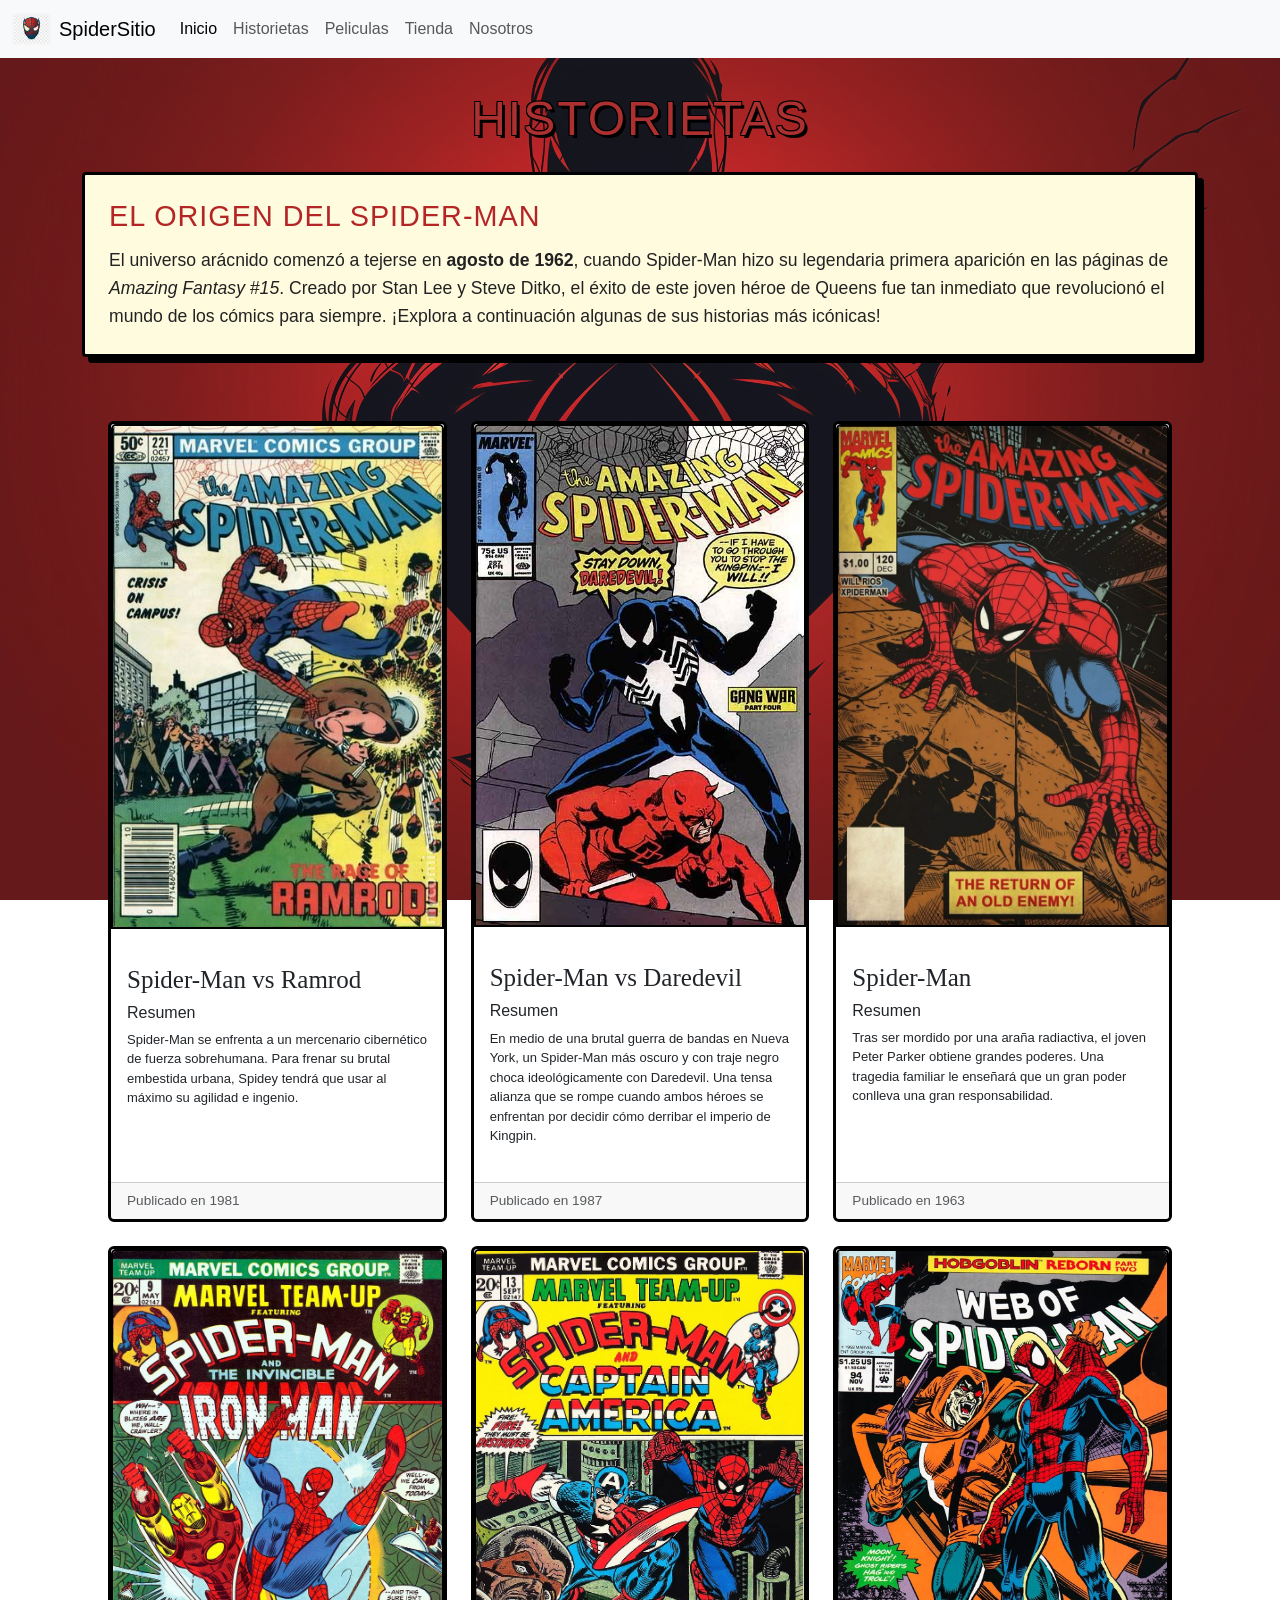
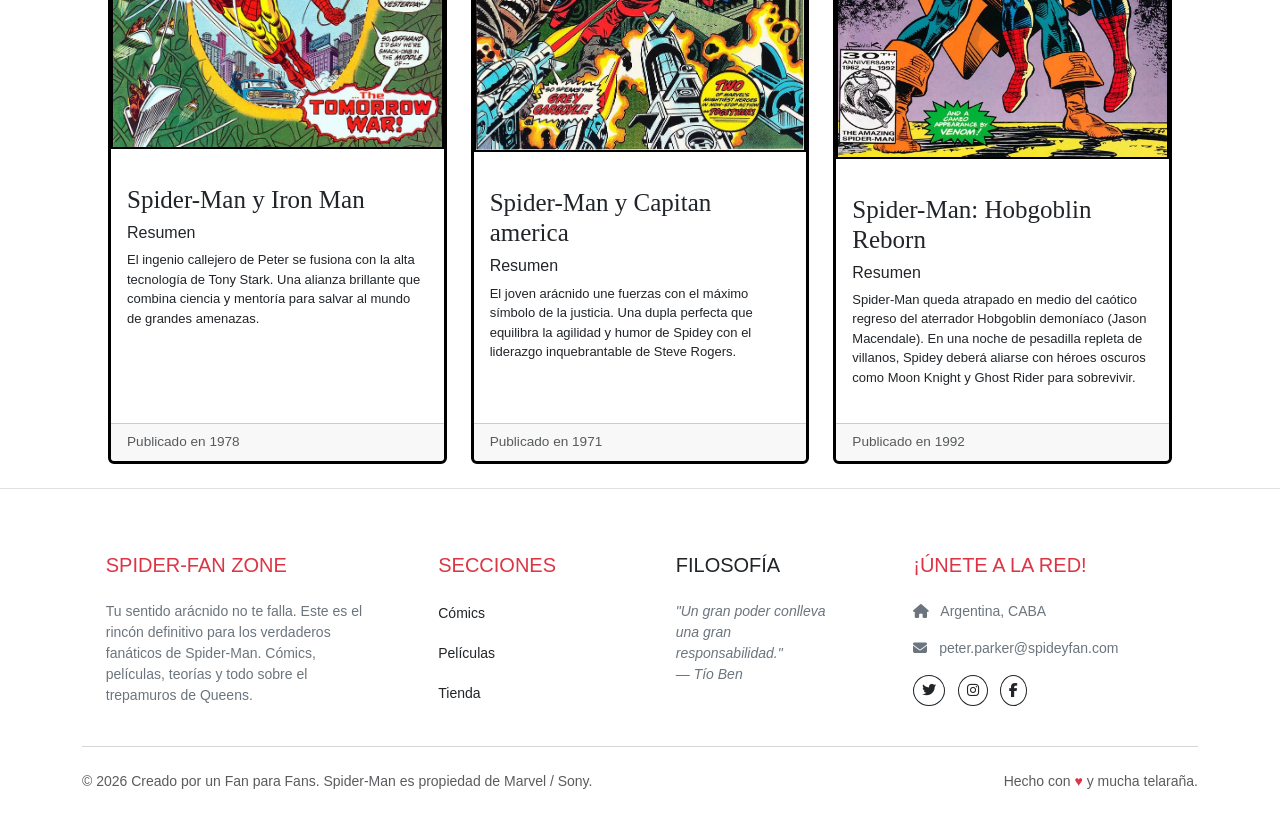
==== commit db1faa84: "terminado" ====
--- a/pages/historietas.html
+++ b/pages/historietas.html
@@ -6,7 +6,7 @@
     <title>Historietas</title>
     <link href="https://cdn.jsdelivr.net/npm/bootstrap@5.3.8/dist/css/bootstrap.min.css" rel="stylesheet" integrity="sha384-sRIl4kxILFvY47J16cr9ZwB07vP4J8+LH7qKQnuqkuIAvNWLzeN8tE5YBujZqJLB" crossorigin="anonymous">
     <link rel="stylesheet" href="https://cdnjs.cloudflare.com/ajax/libs/font-awesome/6.4.0/css/all.min.css" integrity="sha512-iecdLmaskl7CVkqkXNQ/ZH/XLlvWZOJyj7Yy7tcenmpD1ypASozpmT/E0iPtmFIB46ZmdtAc9eNBvH0H/ZpiBw==" crossorigin="anonymous" referrerpolicy="no-referrer" />
-    <link rel="stylesheet" href="../style.css">
+    <link rel="stylesheet" href="../css/style.css">
 
 </head>
 <body>
--- a/css/style.css
+++ b/css/style.css
@@ -0,0 +1,273 @@
+* {
+  margin: 0;
+  padding: 0;
+  box-sizing: border-box;
+}
+
+body {
+  font-family: "Lucida Sans", "Lucida Grande", Geneva, Verdana, sans-serif;
+  background-image: url("../fondo4.jpg");
+  background-repeat: no-repeat;
+  background-attachment: fixed;
+  background-size: cover;
+  background-position: center center;
+  min-height: 100vh;
+}
+
+.container-fluid {
+  font-family: Verdana, Geneva, Tahoma, sans-serif;
+}
+
+.contenedor, .contenedor-inicio {
+  width: 85%;
+  max-width: 20px auto;
+  margin: 0 auto;
+}
+
+.text-center.border-bottom.border-dark {
+  border-color: rgba(255, 255, 255, 0.3) !important;
+}
+.text-center.border-bottom.border-dark h1.display-4 {
+  color: #ffffff !important;
+  text-shadow: 2px 2px 5px rgba(0, 0, 0, 0.9) !important;
+}
+.text-center.border-bottom.border-dark p.fst-italic {
+  color: #e0e0e0 !important;
+  text-shadow: 1px 1px 3px rgba(0, 0, 0, 0.9) !important;
+}
+
+.spidey-logo {
+  height: 32px;
+  width: auto;
+  background-color: whitesmoke;
+  border-radius: 4px;
+  padding: 2px;
+  margin-right: 8px;
+}
+
+.spidey-menu-btn {
+  border: none !important;
+  background: transparent !important;
+  padding: 0;
+}
+
+.spidey-btn-img {
+  height: 32px;
+  width: auto;
+  background-color: whitesmoke;
+  border-radius: 4px;
+  padding: 2px;
+}
+
+.titulo-secundario {
+  font-family: "Bangers", "Impact", sans-serif;
+  font-size: 3rem;
+  color: #ad3030;
+  text-transform: uppercase;
+  letter-spacing: 2px;
+  text-align: center;
+  margin-top: 2rem;
+  margin-bottom: 1.5rem;
+  text-shadow: 3px 3px 0px #000, -1px -1px 0px #000, 1px -1px 0px #000, -1px 1px 0px #000, 1px 1px 0px #000;
+  transition: transform 0.3s ease-in-out;
+}
+.titulo-secundario:hover {
+  transform: scale(1.05) rotate(-1deg);
+  color: #005a9c;
+}
+
+.bloque-introduccion {
+  background-color: #fffbdf;
+  border: 3px solid #000000;
+  padding: 1.5rem;
+  border-radius: 4px;
+  box-shadow: 6px 6px 0px #000000;
+  margin-bottom: 2.5rem;
+}
+
+.subtitulo-comic {
+  font-family: "Bangers", "Impact", sans-serif;
+  color: #b42525;
+  font-size: 1.8rem;
+  letter-spacing: 1px;
+  margin-bottom: 0.8rem;
+  text-transform: uppercase;
+}
+
+.descripcion-comic {
+  font-size: 1.1rem;
+  color: #222222;
+  line-height: 1.6;
+  margin-bottom: 0;
+}
+
+.texto-pregunta {
+  color: #ffffff;
+  font-family: "Courier New", Courier, monospace;
+  text-align: center;
+}
+
+.texto-respuesta {
+  color: #f0f8ff;
+  border: solid 2px #000000;
+}
+
+.tops {
+  font-family: "Poppins", sans-serif;
+  font-size: 1.4rem;
+  font-weight: 800;
+  text-transform: uppercase;
+  color: #ffffff;
+  background-color: #e50914;
+  padding: 6px 16px;
+  border-radius: 4px;
+  display: inline-block;
+  margin-left: 1.5rem;
+  margin-top: 2.5rem;
+  margin-bottom: 1.2rem;
+  box-shadow: 0px 4px 0px rgba(0, 0, 0, 0.1);
+}
+
+.ajuste-card {
+  display: flex;
+  flex-direction: column;
+  gap: 20px;
+  max-width: 1000px;
+  margin: auto;
+  width: 100%;
+  border: solid 3px #000000;
+}
+.ajuste-card .card-body {
+  flex-grow: 1;
+}
+.ajuste-card .card-footer .text-body-secondary {
+  font-size: 0.85rem !important;
+  font-weight: normal;
+  display: block;
+}
+
+.card .row {
+  height: 100%;
+}
+.card .row > div:first-child {
+  display: flex;
+}
+.card .img-fluid {
+  height: 100%;
+  width: 100%;
+  object-fit: cover;
+  object-position: center top;
+}
+.card.border-danger, .card.border-primary, .card.border-dark {
+  border-color: #800020 !important;
+}
+
+.ajustar-imagen {
+  border: solid 2px #000000;
+}
+
+.card-title {
+  font-family: Georgia, "Times New Roman", Times, serif;
+  font-size: 25px;
+}
+
+.card-text {
+  font-size: 13px;
+}
+
+.card-text1 {
+  font-size: 15px;
+}
+
+.card-img-tops {
+  height: 250px;
+  object-fit: contain;
+  background-color: #f8f9fa;
+  padding: 10px;
+}
+
+.card-body .text-danger {
+  color: #800020 !important;
+}
+.card-body .btn-danger {
+  background-color: #800020 !important;
+  border-color: #800020 !important;
+  transition: background-color 0.2s ease-in-out;
+}
+.card-body .btn-danger:hover {
+  background-color: #5c0017 !important;
+  border-color: #5c0017 !important;
+}
+
+.badge.bg-danger, .badge.bg-primary, .badge.bg-dark {
+  background-color: #800020 !important;
+  color: #ffffff !important;
+}
+
+.ajuste-carrusel {
+  border: 3px solid #000000;
+  border-radius: 12px;
+  overflow: hidden;
+  box-shadow: 0 10px 30px rgba(0, 0, 0, 0.5), 0 0 15px rgba(226, 54, 54, 0.4);
+  margin: 2rem auto;
+}
+
+.peli-imagenes {
+  height: 450px;
+  object-fit: cover;
+  filter: brightness(0.9) contrast(1.1);
+}
+
+.carousel-control-prev, .carousel-control-next {
+  width: 50px;
+  height: 50px;
+  border-radius: 50%;
+  top: 50%;
+  transform: translateY(-50%);
+  opacity: 0.8;
+  transition: all 0.2s ease-in-out;
+}
+
+.carousel-control-prev {
+  left: 20px;
+}
+
+.carousel-control-next {
+  right: 20px;
+}
+
+@media (max-width: 767.98px) {
+  .peli-imagenes {
+    height: 220px;
+    object-fit: fill;
+  }
+  .carousel-control-prev, .carousel-control-next {
+    width: 35px;
+    height: 35px;
+  }
+  .carousel-control-prev {
+    left: 8px;
+  }
+  .carousel-control-next {
+    right: 8px;
+  }
+  .carousel-indicators {
+    display: none;
+  }
+}
+.footer-blanco {
+  background-color: #ffffff;
+  border-top: 1px solid #e0e0e0;
+}
+.footer-blanco .btn-outline-dark:hover {
+  background-color: #dc3545;
+  border-color: #dc3545;
+  color: #ffffff;
+}
+
+.hover-red:hover {
+  color: #dc3545 !important;
+  transition: color 0.2s ease-in-out;
+}
+
+
